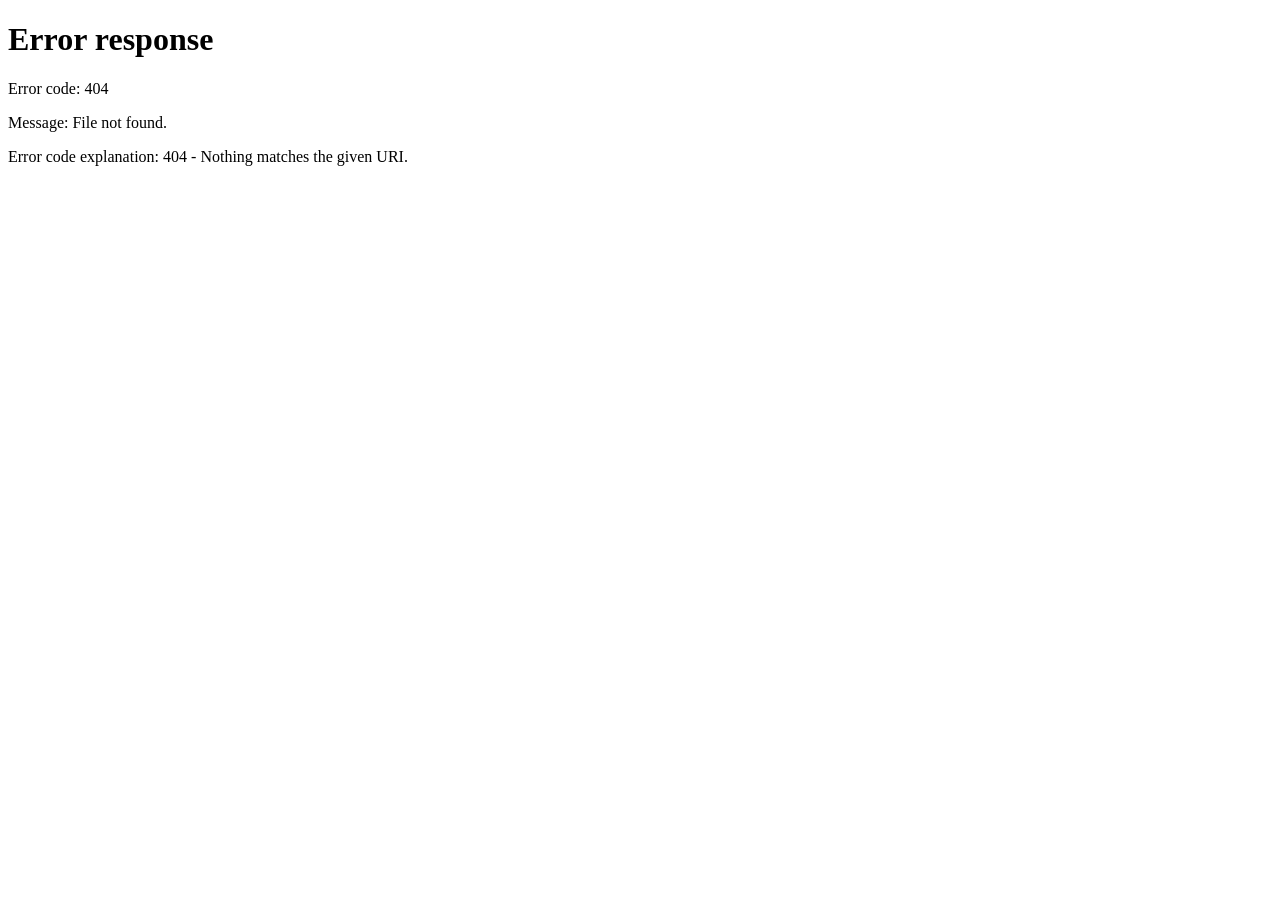
==== index.html @ 959d2b15 "Create index.html" ====
<!DOCTYPE html>
<html lang="en">
<head>
    <meta charset="UTF-8">
    <meta http-equiv="refresh" content="0; url=FPL/index.html">
    <title>Redirecting...</title>
</head>
<body>
    <p>If you are not redirected automatically, <a href="FPL/index.html">click here</a>.</p>
</body>
</html>
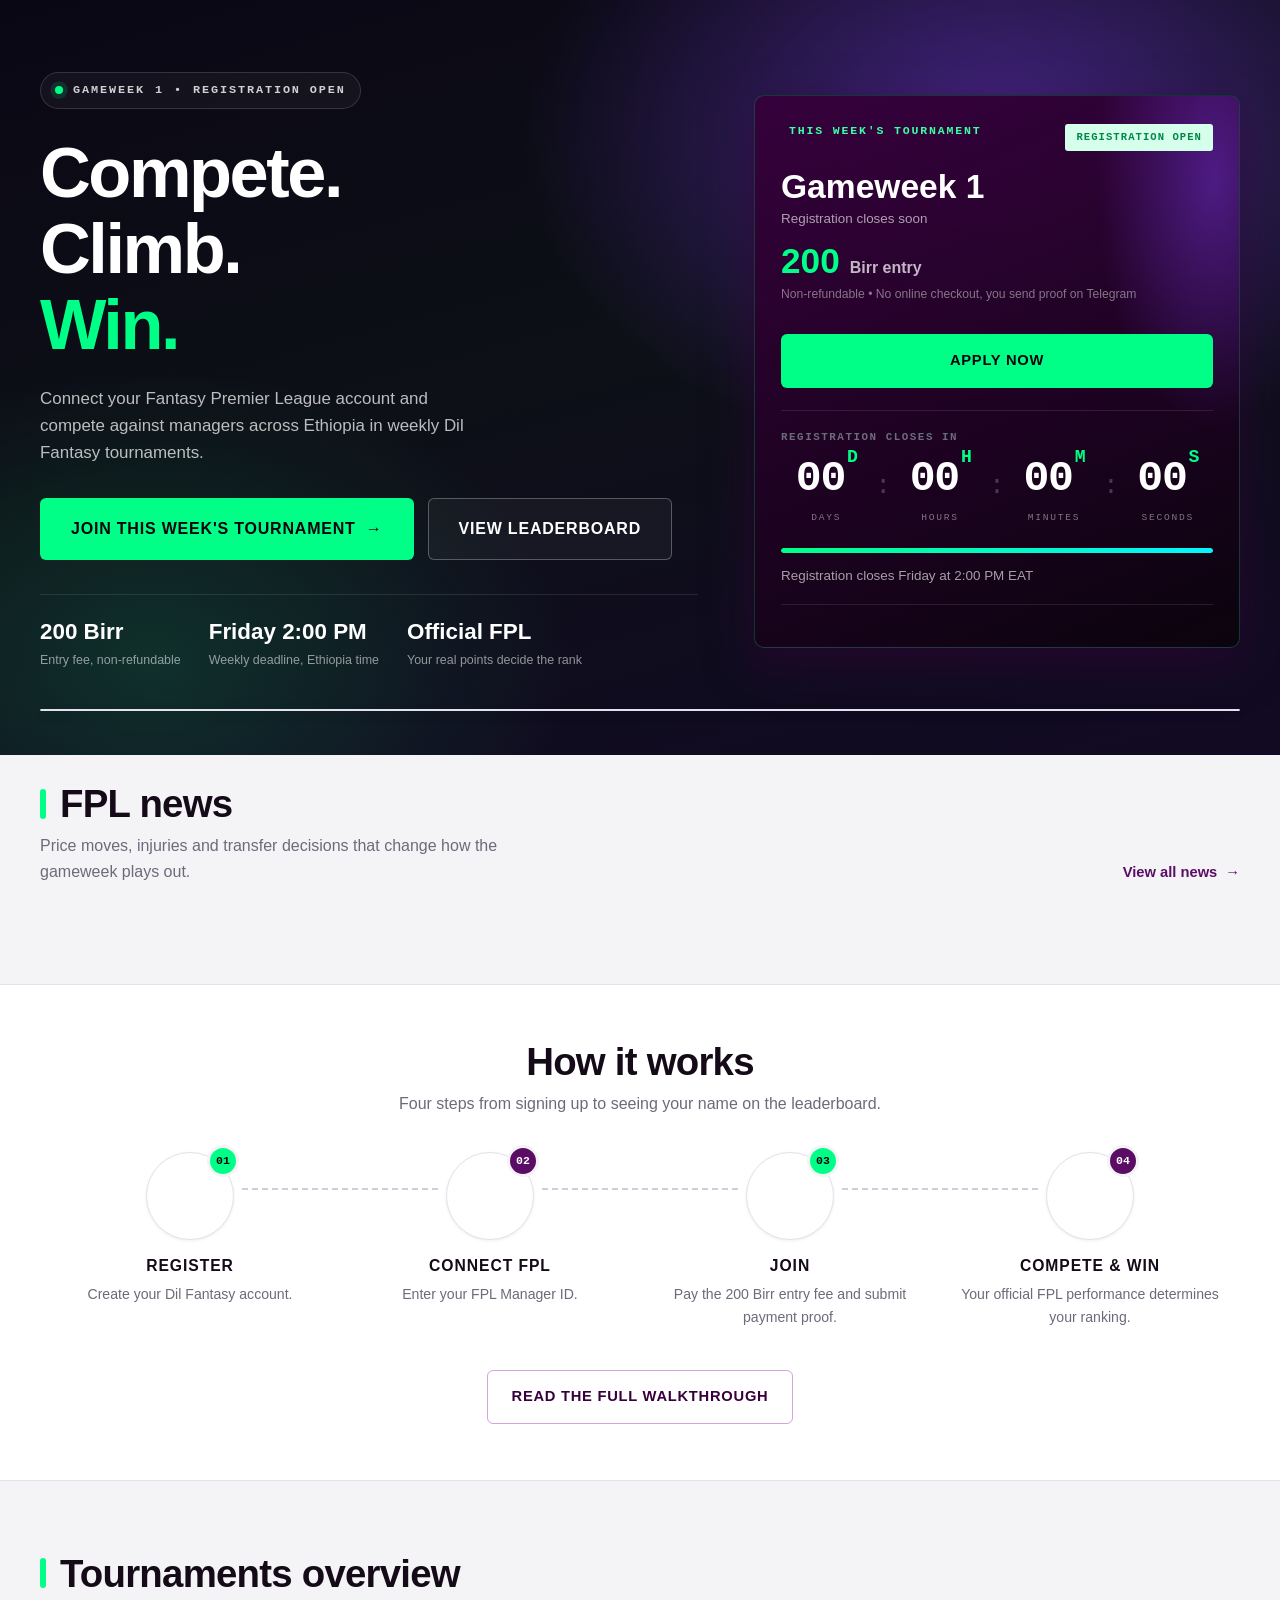
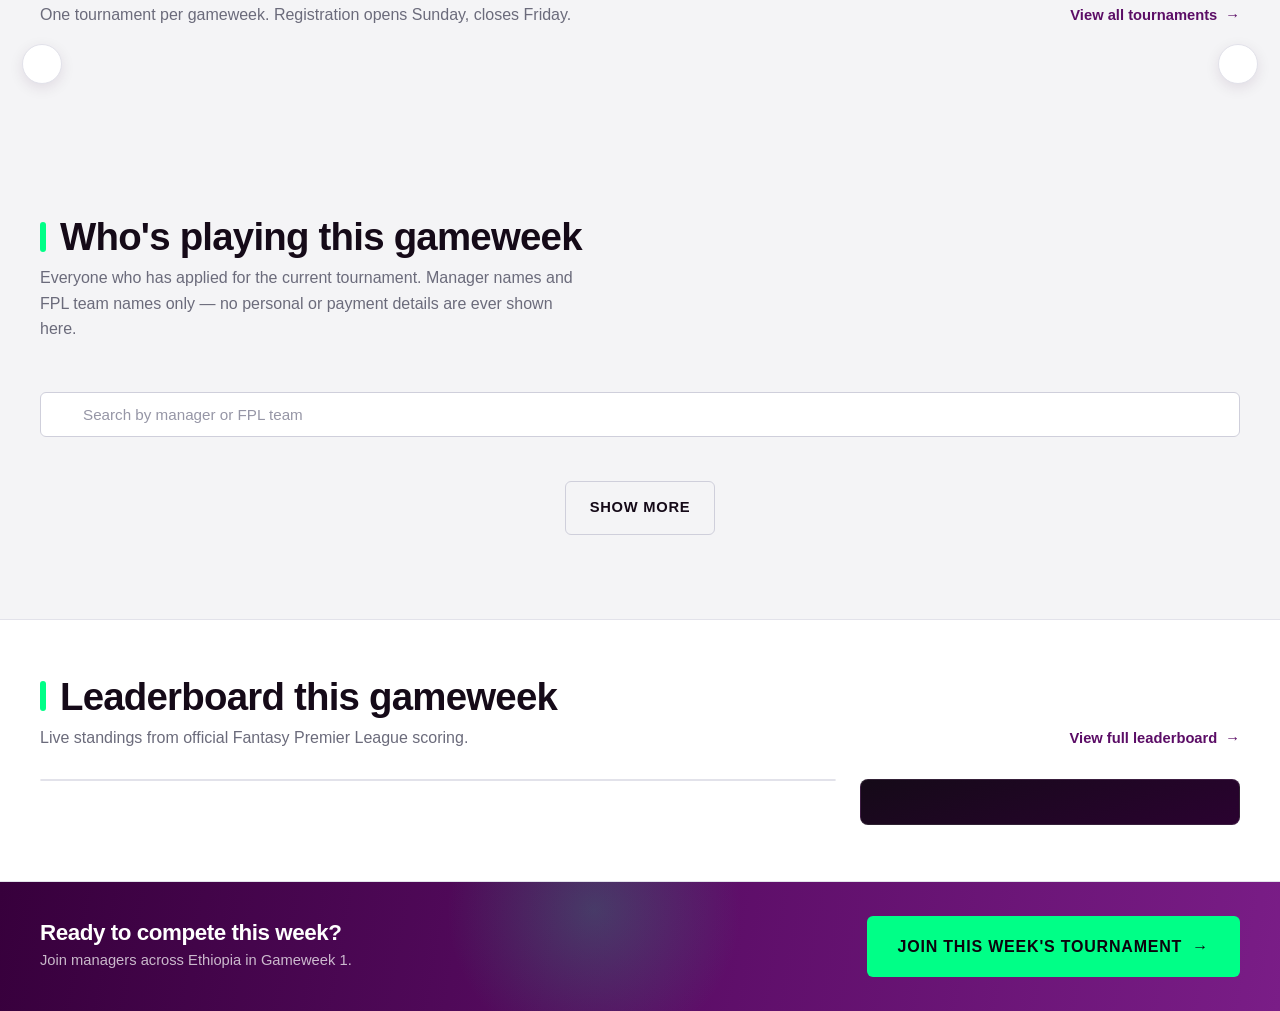
==== commit 4d4bba4f: "Update index.html" ====
--- a/index.html
+++ b/index.html
@@ -2,10 +2,10 @@
 <html lang="en">
 <head>
     <meta charset="UTF-8">
-    <meta http-equiv="refresh" content="0; url=FPL/index.html">
+    <meta http-equiv="refresh" content="0; url=files (1)/index.html">
     <title>Redirecting...</title>
 </head>
 <body>
-    <p>If you are not redirected automatically, <a href="FPL/index.html">click here</a>.</p>
+    <p>If you are not redirected automatically, <a href="files (1)/index.html">click here</a>.</p>
 </body>
 </html>
